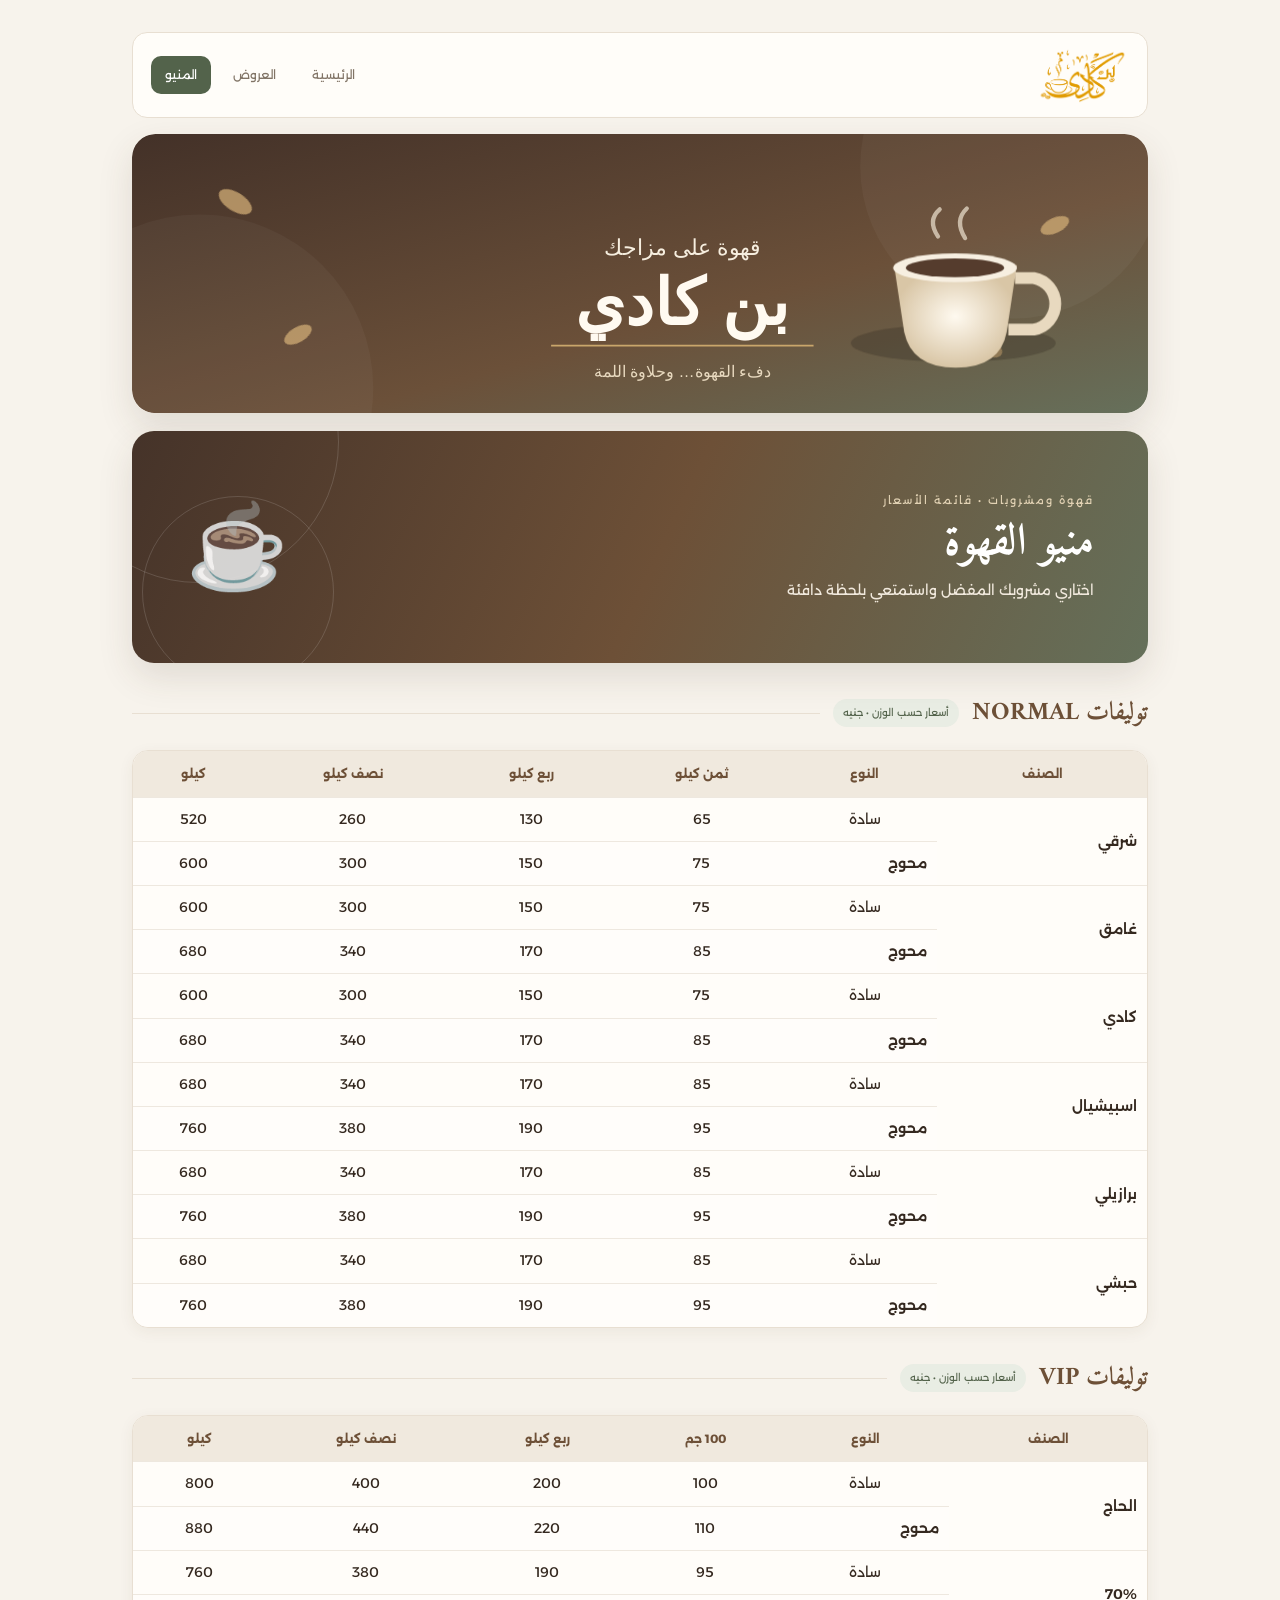
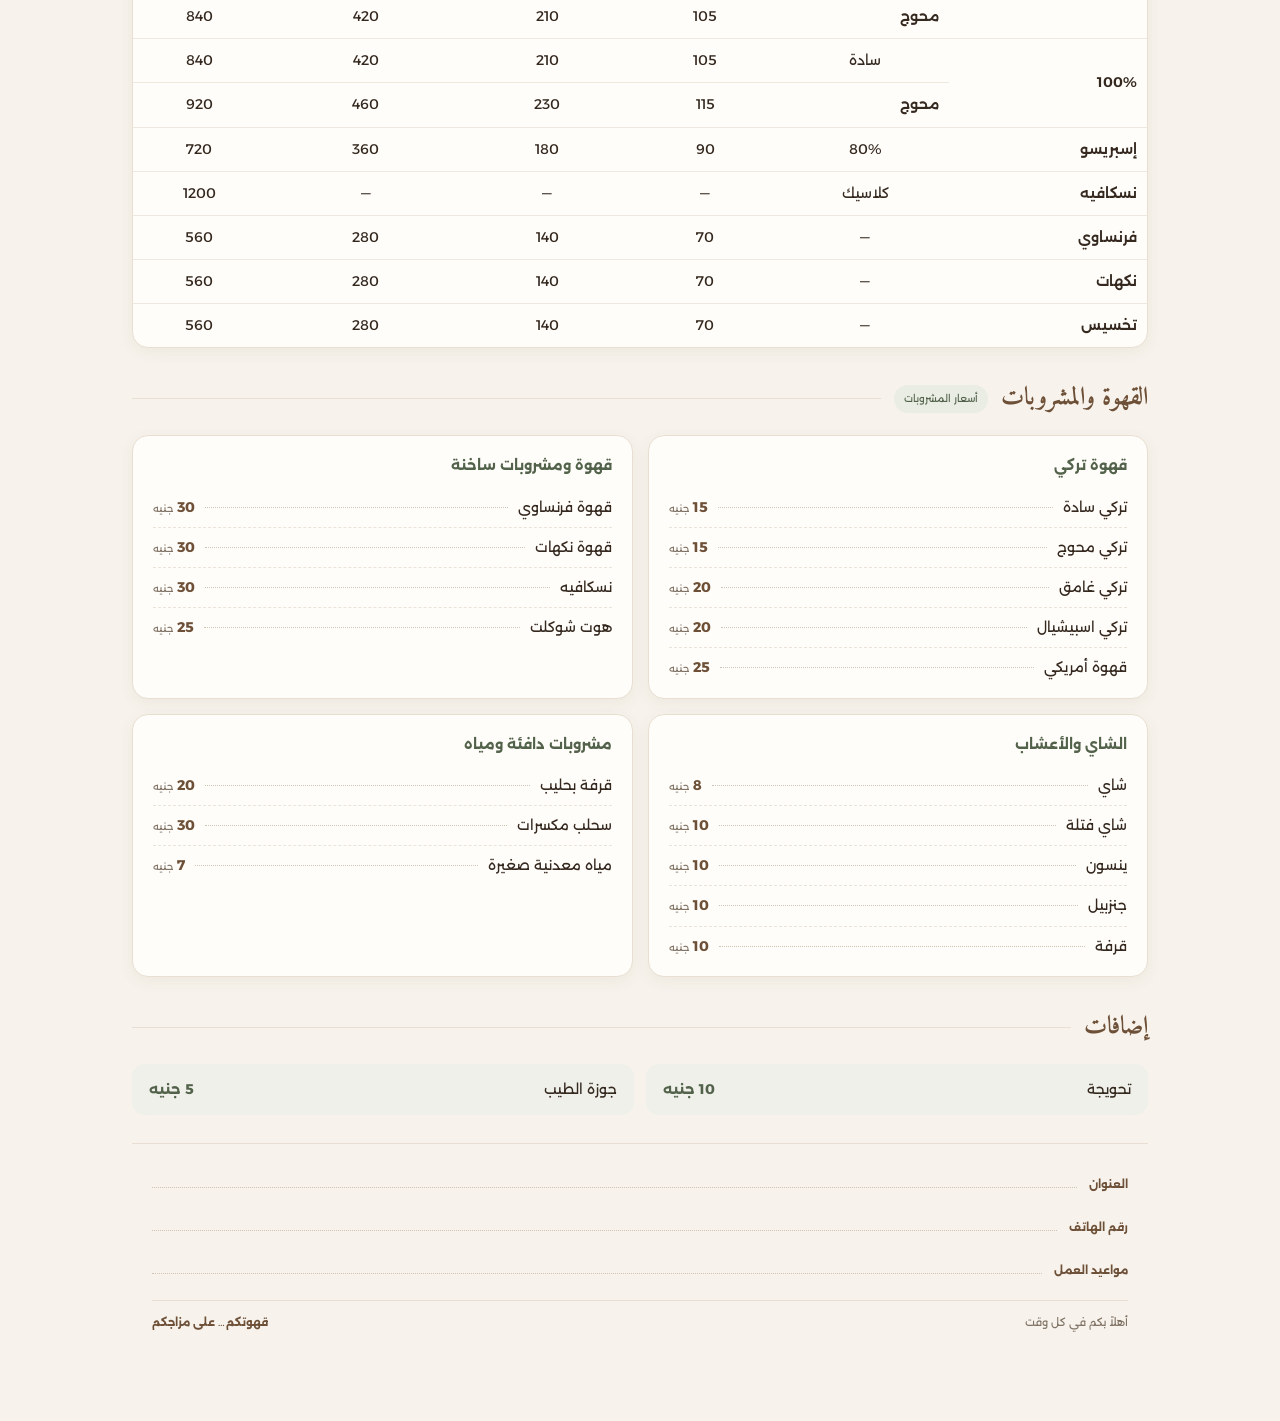
==== menu.html @ 8533a27b "Add files via upload" ====
<!doctype html>
<html lang="ar" dir="rtl">
<head>
  <meta charset="utf-8">
  <meta name="viewport" content="width=device-width, initial-scale=1">
  <title>منيو بن كادي</title>

  <link rel="preconnect" href="https://fonts.googleapis.com">
  <link rel="preconnect" href="https://fonts.gstatic.com" crossorigin>
  <link href="https://fonts.googleapis.com/css2?family=Alexandria:wght@400;500;600;700&family=Amiri:wght@700&display=swap" rel="stylesheet">

  <link rel="stylesheet" href="menu.css">
  <script src="menu.js" defer></script>
</head>
<body>
  <main class="page">
    <nav class="nav" aria-label="القائمة الرئيسية">
      <a class="brand-mini" href="index.html" aria-label="بن كادي - الرئيسية">
        <img src="222.png" alt="لوجو بن كادي">
      </a>

      <button
        class="nav-toggle"
        type="button"
        aria-expanded="false"
        aria-controls="navlinks"
        aria-label="فتح القائمة"
      >☰</button>

      <div class="navlinks" id="navlinks">
        <a href="index.html">الرئيسية</a>
        <a href="offers.html">العروض</a>
        <a class="active" href="menu.html" aria-current="page">المنيو</a>
      </div>
    </nav>

    <svg class="brand-banner" viewBox="0 0 1200 330" role="img" aria-labelledby="banner-title">
      <title id="banner-title">بن كادي — قهوة على مزاجك</title>
      <defs>
        <linearGradient id="banner-bg" x1="0" y1="0" x2="1" y2="1">
          <stop stop-color="#433128"/>
          <stop offset=".6" stop-color="#6b5039"/>
          <stop offset="1" stop-color="#66705b"/>
        </linearGradient>
        <radialGradient id="cup-color">
          <stop stop-color="#fffaf0"/>
          <stop offset="1" stop-color="#d9c6a6"/>
        </radialGradient>
      </defs>

      <rect width="1200" height="330" rx="28" fill="url(#banner-bg)"/>
      <circle cx="1040" cy="38" r="180" fill="#fff" opacity=".035"/>
      <circle cx="80" cy="300" r="205" fill="#fff" opacity=".035"/>

      <g fill="#d1ad76" opacity=".75">
        <ellipse cx="122" cy="80" rx="22" ry="11" transform="rotate(32 122 80)"/>
        <ellipse cx="196" cy="237" rx="18" ry="9" transform="rotate(-30 196 237)"/>
        <ellipse cx="1010" cy="252" rx="19" ry="10" transform="rotate(24 1010 252)"/>
        <ellipse cx="1090" cy="108" rx="18" ry="9" transform="rotate(-25 1090 108)"/>
      </g>

      <g transform="translate(865 83)">
        <ellipse cx="105" cy="164" rx="121" ry="22" fill="#2e241f" opacity=".28"/>
        <path d="M35 72h145l-12 79q-8 42-60 42t-61-42z" fill="url(#cup-color)"/>
        <path d="M178 87h22a31 31 0 0 1 0 61h-30" fill="none" stroke="#e8d9bf" stroke-width="14"/>
        <ellipse cx="107" cy="75" rx="73" ry="17" fill="#f7efe1"/>
        <ellipse cx="107" cy="75" rx="58" ry="11" fill="#553c2d"/>
        <path d="M87 38q-13-19 2-32M119 40q-13-21 2-35" fill="none" stroke="#eee3d1" stroke-width="5" stroke-linecap="round" opacity=".7"/>
      </g>

      <text x="650" y="143" text-anchor="middle" fill="#f6eedf" font-family="Tahoma,Arial,sans-serif" font-size="26">قهوة على مزاجك</text>
      <text x="650" y="226" text-anchor="middle" fill="#fffaf1" font-family="Tahoma,Arial,sans-serif" font-weight="700" font-size="76">بن كادي</text>
      <path d="M495 250h310" stroke="#c9a66b" stroke-width="2"/>
      <text x="650" y="287" text-anchor="middle" fill="#e8d9bf" font-family="Tahoma,Arial,sans-serif" font-size="19">دفء القهوة… وحلاوة اللمة</text>
    </svg>

    <header class="hero">
      <div class="hero-copy">
        <div class="eyebrow">قهوة ومشروبات • قائمة الأسعار</div>
        <h1>منيو القهوة</h1>
        <p>اختاري مشروبك المفضل واستمتعي بلحظة دافئة</p>
      </div>
      <div class="cup" aria-hidden="true">☕</div>
    </header>

    <section class="section">
      <div class="section-head">
        <h2>توليفات NORMAL</h2>
        <span class="tag">أسعار حسب الوزن • جنيه</span>
      </div>
      <div class="table-wrap">
        <table class="blends">
          <thead>
            <tr>
              <th>الصنف</th>
              <th>النوع</th>
              <th>ثمن كيلو</th>
              <th>ربع كيلو</th>
              <th>نصف كيلو</th>
              <th>كيلو</th>
            </tr>
          </thead>
          <tbody>
            <tr><td rowspan="2">شرقي</td><td>سادة</td><td>65</td><td>130</td><td>260</td><td>520</td></tr>
            <tr><td>محوج</td><td>75</td><td>150</td><td>300</td><td>600</td></tr>
            <tr><td rowspan="2">غامق</td><td>سادة</td><td>75</td><td>150</td><td>300</td><td>600</td></tr>
            <tr><td>محوج</td><td>85</td><td>170</td><td>340</td><td>680</td></tr>
            <tr><td rowspan="2">كادي</td><td>سادة</td><td>75</td><td>150</td><td>300</td><td>600</td></tr>
            <tr><td>محوج</td><td>85</td><td>170</td><td>340</td><td>680</td></tr>
            <tr><td rowspan="2">اسبيشيال</td><td>سادة</td><td>85</td><td>170</td><td>340</td><td>680</td></tr>
            <tr><td>محوج</td><td>95</td><td>190</td><td>380</td><td>760</td></tr>
            <tr><td rowspan="2">برازيلي</td><td>سادة</td><td>85</td><td>170</td><td>340</td><td>680</td></tr>
            <tr><td>محوج</td><td>95</td><td>190</td><td>380</td><td>760</td></tr>
            <tr><td rowspan="2">حبشي</td><td>سادة</td><td>85</td><td>170</td><td>340</td><td>680</td></tr>
            <tr><td>محوج</td><td>95</td><td>190</td><td>380</td><td>760</td></tr>
          </tbody>
        </table>
      </div>
    </section>

    <section class="section">
      <div class="section-head">
        <h2>توليفات VIP</h2>
        <span class="tag">أسعار حسب الوزن • جنيه</span>
      </div>
      <div class="table-wrap">
        <table class="blends">
          <thead>
            <tr>
              <th>الصنف</th>
              <th>النوع</th>
              <th>100 جم</th>
              <th>ربع كيلو</th>
              <th>نصف كيلو</th>
              <th>كيلو</th>
            </tr>
          </thead>
          <tbody>
            <tr><td rowspan="2">الحاج</td><td>سادة</td><td>100</td><td>200</td><td>400</td><td>800</td></tr>
            <tr><td>محوج</td><td>110</td><td>220</td><td>440</td><td>880</td></tr>
            <tr><td rowspan="2">70%</td><td>سادة</td><td>95</td><td>190</td><td>380</td><td>760</td></tr>
            <tr><td>محوج</td><td>105</td><td>210</td><td>420</td><td>840</td></tr>
            <tr><td rowspan="2">100%</td><td>سادة</td><td>105</td><td>210</td><td>420</td><td>840</td></tr>
            <tr><td>محوج</td><td>115</td><td>230</td><td>460</td><td>920</td></tr>
            <tr><td>إسبريسو</td><td>80%</td><td>90</td><td>180</td><td>360</td><td>720</td></tr>
            <tr><td>نسكافيه</td><td>كلاسيك</td><td>—</td><td>—</td><td>—</td><td>1200</td></tr>
            <tr><td>فرنساوي</td><td>—</td><td>70</td><td>140</td><td>280</td><td>560</td></tr>
            <tr><td>نكهات</td><td>—</td><td>70</td><td>140</td><td>280</td><td>560</td></tr>
            <tr><td>تخسيس</td><td>—</td><td>70</td><td>140</td><td>280</td><td>560</td></tr>
          </tbody>
        </table>
      </div>
      
    </section>

    <section class="section">
      <div class="section-head">
        <h2>القهوة والمشروبات</h2>
        <span class="tag">أسعار المشروبات</span>
      </div>
      <div class="grid">
        <article class="card">
          <h3>قهوة تركي</h3>
          <div class="item"><span class="name">تركي سادة</span><i class="dots"></i><span class="price">15 <small class="currency">جنيه</small></span></div>
          <div class="item"><span class="name">تركي محوج</span><i class="dots"></i><span class="price">15 <small class="currency">جنيه</small></span></div>
          <div class="item"><span class="name">تركي غامق</span><i class="dots"></i><span class="price">20 <small class="currency">جنيه</small></span></div>
          <div class="item"><span class="name">تركي اسبيشيال</span><i class="dots"></i><span class="price">20 <small class="currency">جنيه</small></span></div>
          <div class="item"><span class="name">قهوة أمريكي</span><i class="dots"></i><span class="price">25 <small class="currency">جنيه</small></span></div>
        </article>

        <article class="card">
          <h3>قهوة ومشروبات ساخنة</h3>
          <div class="item"><span class="name">قهوة فرنساوي</span><i class="dots"></i><span class="price">30 <small class="currency">جنيه</small></span></div>
          <div class="item"><span class="name">قهوة نكهات</span><i class="dots"></i><span class="price">30 <small class="currency">جنيه</small></span></div>
          <div class="item"><span class="name">نسكافيه</span><i class="dots"></i><span class="price">30 <small class="currency">جنيه</small></span></div>
          <div class="item"><span class="name">هوت شوكلت</span><i class="dots"></i><span class="price">25 <small class="currency">جنيه</small></span></div>
        </article>

        <article class="card">
          <h3>الشاي والأعشاب</h3>
          <div class="item"><span class="name">شاي</span><i class="dots"></i><span class="price">8 <small class="currency">جنيه</small></span></div>
          <div class="item"><span class="name">شاي فتلة</span><i class="dots"></i><span class="price">10 <small class="currency">جنيه</small></span></div>
          <div class="item"><span class="name">ينسون</span><i class="dots"></i><span class="price">10 <small class="currency">جنيه</small></span></div>
          <div class="item"><span class="name">جنزبيل</span><i class="dots"></i><span class="price">10 <small class="currency">جنيه</small></span></div>
          <div class="item"><span class="name">قرفة</span><i class="dots"></i><span class="price">10 <small class="currency">جنيه</small></span></div>
        </article>

        <article class="card">
          <h3>مشروبات دافئة ومياه</h3>
          <div class="item"><span class="name">قرفة بحليب</span><i class="dots"></i><span class="price">20 <small class="currency">جنيه</small></span></div>
          <div class="item"><span class="name">سحلب مكسرات</span><i class="dots"></i><span class="price">30 <small class="currency">جنيه</small></span></div>
          <div class="item"><span class="name">مياه معدنية صغيرة</span><i class="dots"></i><span class="price">7 <small class="currency">جنيه</small></span></div>
        </article>
      </div>
    </section>

    <section class="section">
      <div class="section-head">
        <h2>إضافات</h2>
      </div>
      <div class="extras">
        <div class="extra"><span>تحويجة</span><strong>10 جنيه</strong></div>
        <div class="extra"><span>جوزة الطيب</span><strong>5 جنيه</strong></div>
      </div>
    </section>

    <footer class="footer contact-footer">
      <div class="contact-line"><b>العنوان</b><span class="contact-blank" aria-label="مساحة لكتابة العنوان"></span></div>
      <div class="contact-line"><b>رقم الهاتف</b><span class="contact-blank" aria-label="مساحة لكتابة رقم الهاتف"></span></div>
      <div class="contact-line"><b>مواعيد العمل</b><span class="contact-blank" aria-label="مساحة لكتابة مواعيد العمل"></span></div>
      <div class="footer-slogan"><span>أهلاً بكم في كل وقت</span><b>قهوتكم… على مزاجكم</b></div>
    </footer>
  </main>
</body>
</html>
---- menu.css ----
:root {
  --ink: #34281f;
  --muted: #817466;
  --coffee: #6d5037;
  --olive: #53634b;
  --cream: #f7f3ec;
  --paper: #fffdf9;
  --line: #e8dfd2;
}

* {
  box-sizing: border-box;
}

body {
  margin: 0;
  background: var(--cream);
  color: var(--ink);
  font-family: Alexandria, "Segoe UI", sans-serif;
  font-size: 14px;
  line-height: 1.8;
}

.page {
  max-width: 1060px;
  margin: 32px auto;
  padding: 0 22px 40px;
}

.nav {
  display: flex;
  align-items: center;
  justify-content: space-between;
  gap: 20px;
  padding: 12px 18px;
  margin-bottom: 16px;
  background: var(--paper);
  border: 1px solid var(--line);
  border-radius: 15px;
}

.brand-mini {
  display: flex;
  align-items: center;
  flex-shrink: 0;
  text-decoration: none;
}

.brand-mini img {
  display: block;
  width: 96px;
  height: 60px;
  object-fit: contain;
}

.navlinks {
  display: flex;
  align-items: center;
  gap: 8px;
}

.navlinks a {
  padding: 8px 14px;
  border-radius: 10px;
  color: var(--muted);
  font-size: 12px;
  text-decoration: none;
  transition: 0.2s;
}

.navlinks a:hover {
  background: #f1ece3;
  color: var(--coffee);
}

.navlinks a.active {
  background: var(--olive);
  color: white;
}

.nav-toggle {
  display: none;
  border: 0;
  border-radius: 9px;
  padding: 4px 11px;
  background: #eef0e9;
  color: var(--olive);
  font-size: 21px;
  cursor: pointer;
}

.brand-banner {
  display: block;
  width: 100%;
  height: auto;
  max-height: 290px;
  border-radius: 22px;
  object-fit: cover;
  box-shadow: 0 14px 35px #49372920;
}

.hero {
  position: relative;
  display: flex;
  align-items: center;
  justify-content: space-between;
  min-height: 205px;
  margin-top: 18px;
  overflow: hidden;
  padding: 42px 54px;
  border-radius: 22px;
  background: linear-gradient(115deg, #453329 0%, #6d5037 52%, #65705a 100%);
  color: white;
  box-shadow: 0 14px 35px #49372920;
}

.hero::before,
.hero::after {
  position: absolute;
  top: -130px;
  left: -75px;
  width: 280px;
  height: 280px;
  border: 1px solid #ffffff24;
  border-radius: 50%;
  content: "";
}

.hero::after {
  top: 65px;
  left: 10px;
  width: 190px;
  height: 190px;
}

.hero-copy,
.cup {
  position: relative;
  z-index: 1;
}

.eyebrow {
  color: #e2d2b4;
  font-size: 11px;
  letter-spacing: 2px;
}

.hero h1 {
  margin: 7px 0;
  font-family: Amiri, serif;
  font-size: 44px;
  line-height: 1.2;
}

.hero p {
  margin: 8px 0 0;
  color: #f1e9dd;
}

.cup {
  font-size: 82px;
  opacity: 0.92;
  filter: grayscale(0.25);
}

.section {
  margin-top: 28px;
}

.section-head {
  display: flex;
  align-items: center;
  gap: 13px;
  margin-bottom: 14px;
}

.section-head h2 {
  margin: 0;
  color: var(--coffee);
  font-family: Amiri, serif;
  font-size: 25px;
  white-space: nowrap;
}

.section-head::after {
  flex: 1;
  height: 1px;
  background: var(--line);
  content: "";
}

.tag {
  padding: 5px 10px;
  border-radius: 20px;
  background: #e9ede4;
  color: var(--olive);
  font-size: 10px;
  white-space: nowrap;
}

.grid {
  display: grid;
  grid-template-columns: repeat(2, minmax(0, 1fr));
  gap: 15px;
}

.card {
  padding: 17px 20px;
  border: 1px solid var(--line);
  border-radius: 16px;
  background: var(--paper);
  box-shadow: 0 4px 15px #503b2510;
}

.card h3 {
  margin: 0 0 9px;
  color: var(--olive);
  font-size: 14px;
  font-weight: 700;
}

.item {
  display: flex;
  align-items: baseline;
  gap: 10px;
  padding: 7px 0;
  border-bottom: 1px dashed #eae3d9;
}

.item:last-child {
  padding-bottom: 0;
  border: 0;
}

.item .name {
  white-space: nowrap;
}

.item .dots {
  flex: 1;
  border-bottom: 1px dotted #cfc3b3;
  transform: translateY(-4px);
}

.price {
  color: var(--coffee);
  font-weight: 700;
  white-space: nowrap;
}

.currency {
  color: var(--muted);
  font-size: 10px;
  font-weight: 400;
}

.table-wrap {
  overflow: auto;
  border: 1px solid var(--line);
  border-radius: 16px;
  background: var(--paper);
  box-shadow: 0 4px 15px #503b2510;
}

.blends {
  width: 100%;
  min-width: 610px;
  border-collapse: collapse;
  text-align: center;
}

.blends th {
  padding: 12px 10px;
  background: #f0e9de;
  color: var(--coffee);
  font-size: 12px;
  font-weight: 700;
}

.blends td {
  padding: 9px 10px;
  border-top: 1px solid #eee8df;
}

.blends td:first-child {
  font-weight: 600;
  text-align: right;
}

.blends tr:nth-child(even) td {
  background: #fffdfa;
}

.note {
  margin: 9px 4px 0;
  color: var(--muted);
  font-size: 11px;
}

.extras {
  display: grid;
  grid-template-columns: repeat(2, 1fr);
  gap: 12px;
}

.extra {
  display: flex;
  align-items: center;
  justify-content: space-between;
  padding: 13px 17px;
  border-radius: 13px;
  background: #eef0e9;
}

.extra strong {
  color: var(--olive);
}

.footer {
  display: flex;
  justify-content: space-between;
  margin-top: 28px;
  padding: 16px 20px;
  border-top: 1px solid var(--line);
  color: var(--muted);
  font-size: 11px;
}

.footer b {
  color: var(--coffee);
}

.contact-footer {
  flex-direction: column;
  gap: 12px;
  padding-top: 20px;
}

.contact-line {
  display: flex;
  align-items: baseline;
  gap: 12px;
  min-height: 30px;
}

.contact-blank {
  flex: 1;
  min-height: 24px;
  border-bottom: 1px dotted #cfc3b3;
}

.footer-slogan {
  display: flex;
  justify-content: space-between;
  gap: 12px;
  margin-top: 8px;
  padding-top: 12px;
  border-top: 1px solid var(--line);
}

@media (max-width: 650px) {
  .page {
    margin: 14px auto;
    padding: 0 13px 25px;
  }

  .nav {
    position: relative;
    flex-direction: row;
    align-items: center;
    padding: 7px 12px;
  }

  .brand-mini img {
    width: 78px;
    height: 52px;
  }

  .nav-toggle {
    display: block;
    margin-inline-start: auto;
  }

  .navlinks {
    position: absolute;
    z-index: 5;
    top: calc(100% + 6px);
    right: 0;
    left: 0;
    display: none;
    width: auto;
    flex-direction: column;
    align-items: stretch;
    padding: 7px;
    border: 1px solid var(--line);
    border-radius: 12px;
    background: var(--paper);
    box-shadow: 0 8px 20px #49372918;
  }

  .navlinks.is-open {
    display: flex;
  }

  .navlinks a {
    padding: 9px 12px;
  }

  .hero {
    min-height: 175px;
    padding: 30px 25px;
  }

  .hero h1 {
    font-size: 35px;
  }

  .cup {
    font-size: 60px;
  }

  .grid {
    grid-template-columns: 1fr;
  }

  .section {
    margin-top: 22px;
  }

  .card {
    padding: 15px 17px;
  }

  .extras {
    grid-template-columns: 1fr;
  }

  .footer {
    flex-direction: column;
    gap: 12px;
  }

  .footer-slogan {
    flex-direction: column;
  }
}

@media print {
  body {
    background: white;
  }

  .page {
    margin: 0 auto;
    padding: 0;
  }

  .hero,
  .card,
  .table-wrap {
    box-shadow: none;
  }

  .hero {
    print-color-adjust: exact;
    -webkit-print-color-adjust: exact;
  }

  .section {
    break-inside: avoid;
  }

  .table-wrap {
    overflow: visible;
  }

  .nav-toggle {
    display: none;
  }
}
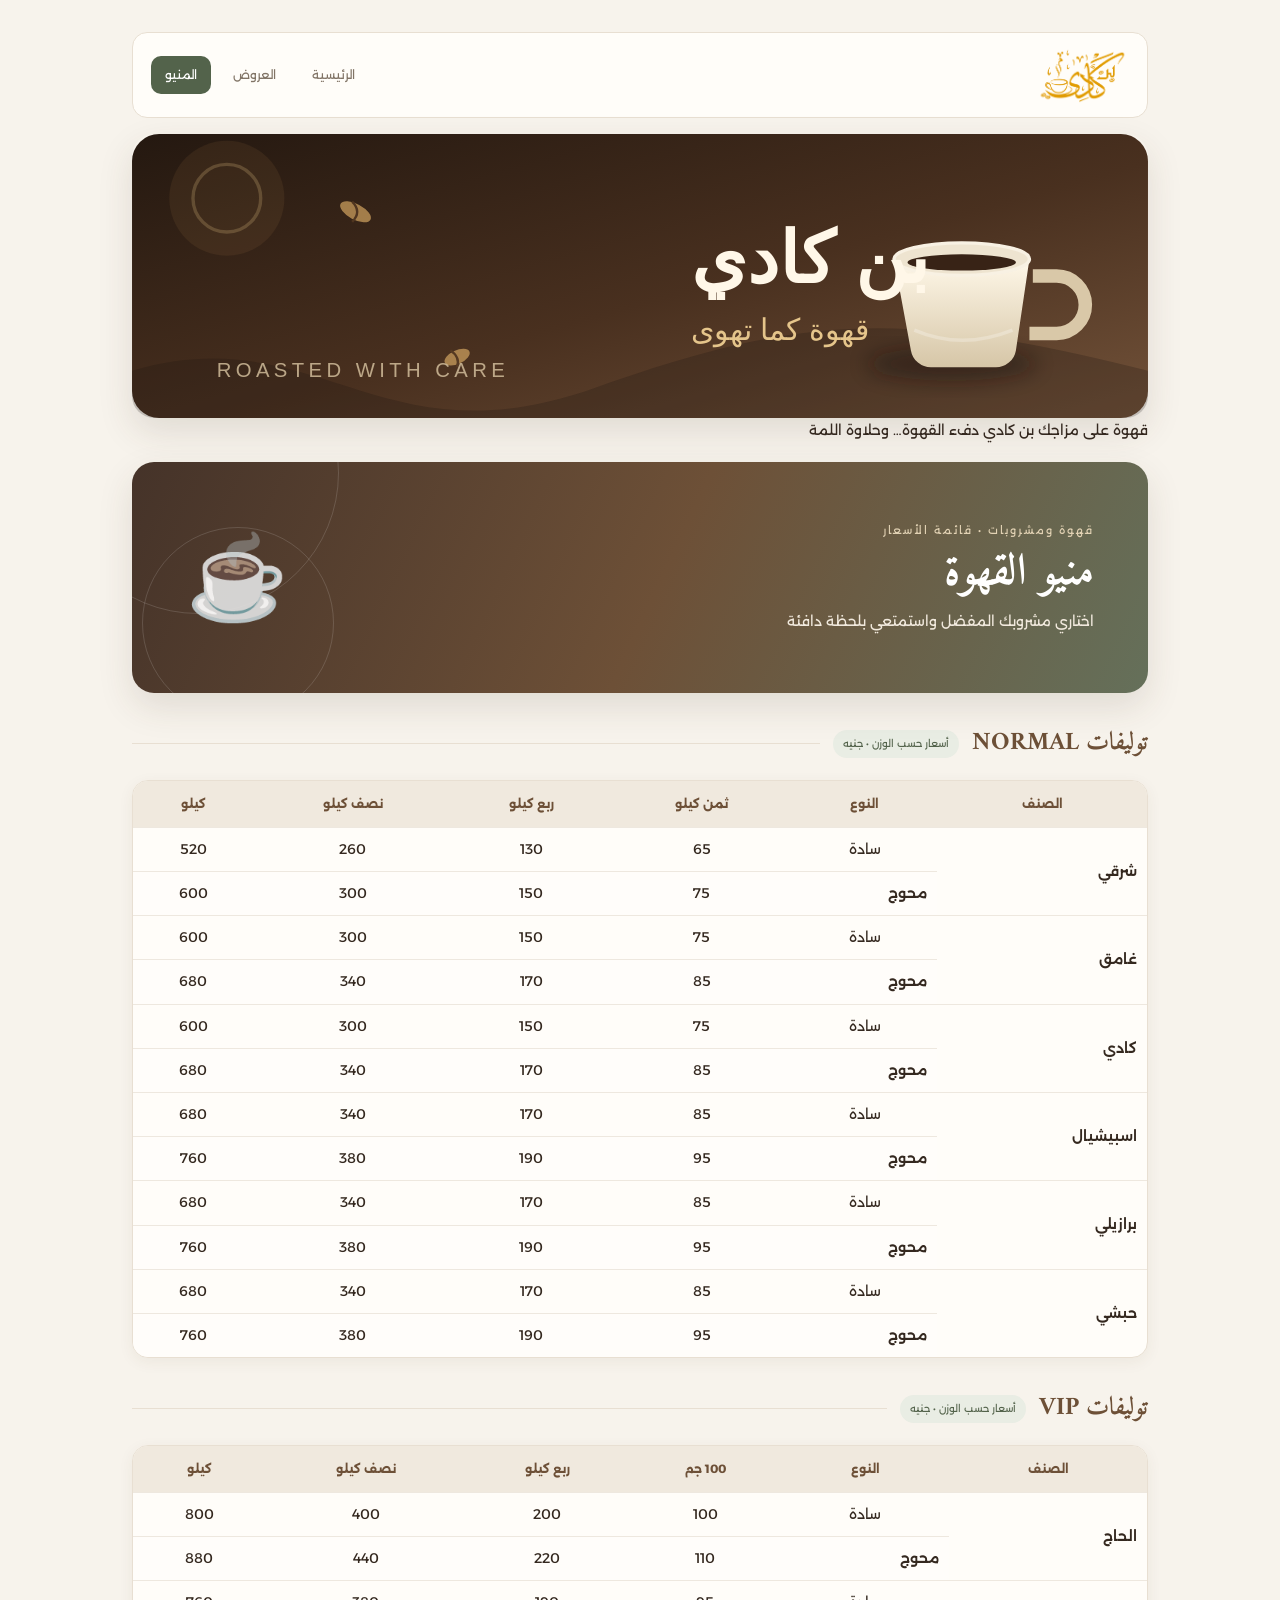
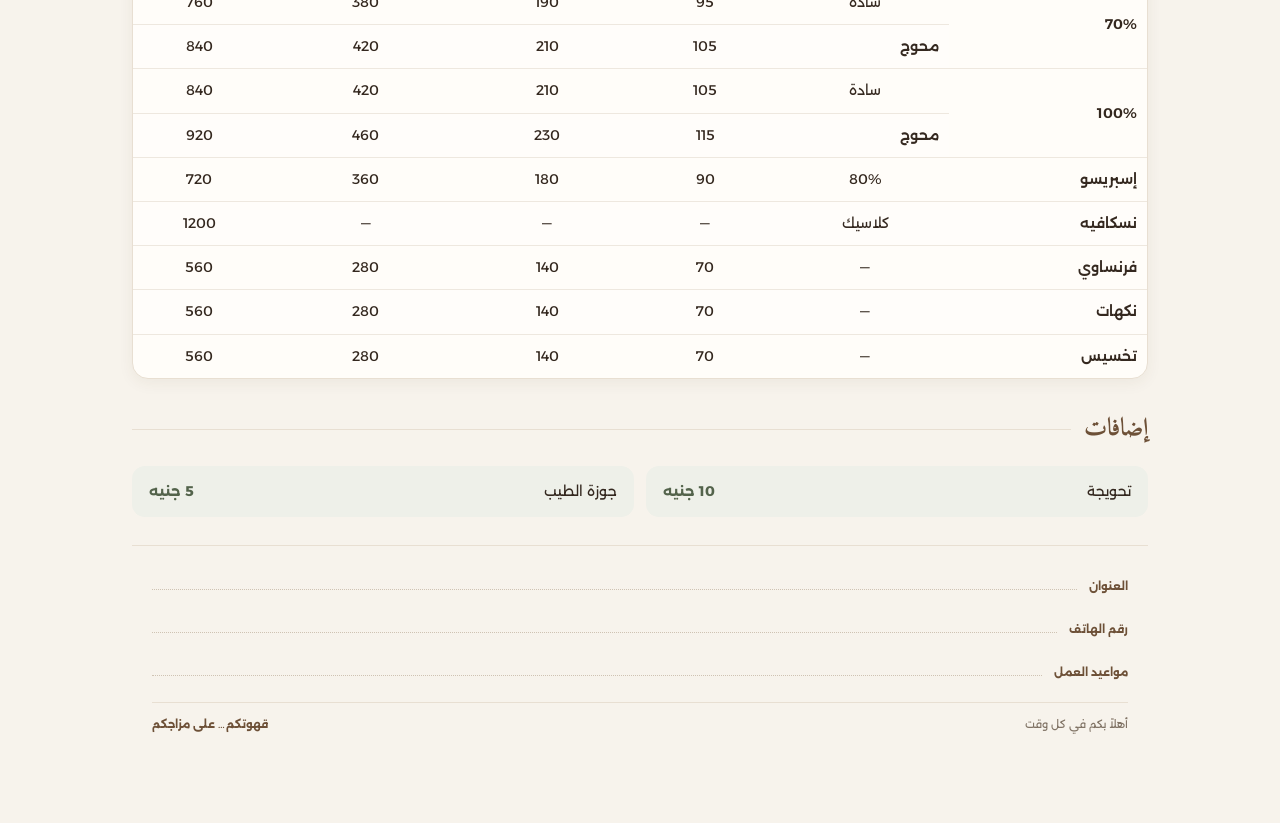
==== commit c2949f68: "Add files via upload" ====
--- a/menu.html
+++ b/menu.html
@@ -34,7 +34,7 @@
       </div>
     </nav>
 
-    <svg class="brand-banner" viewBox="0 0 1200 330" role="img" aria-labelledby="banner-title">
+    <img class="brand-banner" src="banner-design-2.svg" alt="بن كادي — قهوة كما تهوى">
       <title id="banner-title">بن كادي — قهوة على مزاجك</title>
       <defs>
         <linearGradient id="banner-bg" x1="0" y1="0" x2="1" y2="1">
@@ -153,47 +153,7 @@
       
     </section>
 
-    <section class="section">
-      <div class="section-head">
-        <h2>القهوة والمشروبات</h2>
-        <span class="tag">أسعار المشروبات</span>
-      </div>
-      <div class="grid">
-        <article class="card">
-          <h3>قهوة تركي</h3>
-          <div class="item"><span class="name">تركي سادة</span><i class="dots"></i><span class="price">15 <small class="currency">جنيه</small></span></div>
-          <div class="item"><span class="name">تركي محوج</span><i class="dots"></i><span class="price">15 <small class="currency">جنيه</small></span></div>
-          <div class="item"><span class="name">تركي غامق</span><i class="dots"></i><span class="price">20 <small class="currency">جنيه</small></span></div>
-          <div class="item"><span class="name">تركي اسبيشيال</span><i class="dots"></i><span class="price">20 <small class="currency">جنيه</small></span></div>
-          <div class="item"><span class="name">قهوة أمريكي</span><i class="dots"></i><span class="price">25 <small class="currency">جنيه</small></span></div>
-        </article>
-
-        <article class="card">
-          <h3>قهوة ومشروبات ساخنة</h3>
-          <div class="item"><span class="name">قهوة فرنساوي</span><i class="dots"></i><span class="price">30 <small class="currency">جنيه</small></span></div>
-          <div class="item"><span class="name">قهوة نكهات</span><i class="dots"></i><span class="price">30 <small class="currency">جنيه</small></span></div>
-          <div class="item"><span class="name">نسكافيه</span><i class="dots"></i><span class="price">30 <small class="currency">جنيه</small></span></div>
-          <div class="item"><span class="name">هوت شوكلت</span><i class="dots"></i><span class="price">25 <small class="currency">جنيه</small></span></div>
-        </article>
-
-        <article class="card">
-          <h3>الشاي والأعشاب</h3>
-          <div class="item"><span class="name">شاي</span><i class="dots"></i><span class="price">8 <small class="currency">جنيه</small></span></div>
-          <div class="item"><span class="name">شاي فتلة</span><i class="dots"></i><span class="price">10 <small class="currency">جنيه</small></span></div>
-          <div class="item"><span class="name">ينسون</span><i class="dots"></i><span class="price">10 <small class="currency">جنيه</small></span></div>
-          <div class="item"><span class="name">جنزبيل</span><i class="dots"></i><span class="price">10 <small class="currency">جنيه</small></span></div>
-          <div class="item"><span class="name">قرفة</span><i class="dots"></i><span class="price">10 <small class="currency">جنيه</small></span></div>
-        </article>
-
-        <article class="card">
-          <h3>مشروبات دافئة ومياه</h3>
-          <div class="item"><span class="name">قرفة بحليب</span><i class="dots"></i><span class="price">20 <small class="currency">جنيه</small></span></div>
-          <div class="item"><span class="name">سحلب مكسرات</span><i class="dots"></i><span class="price">30 <small class="currency">جنيه</small></span></div>
-          <div class="item"><span class="name">مياه معدنية صغيرة</span><i class="dots"></i><span class="price">7 <small class="currency">جنيه</small></span></div>
-        </article>
-      </div>
-    </section>
-
+    
     <section class="section">
       <div class="section-head">
         <h2>إضافات</h2>
